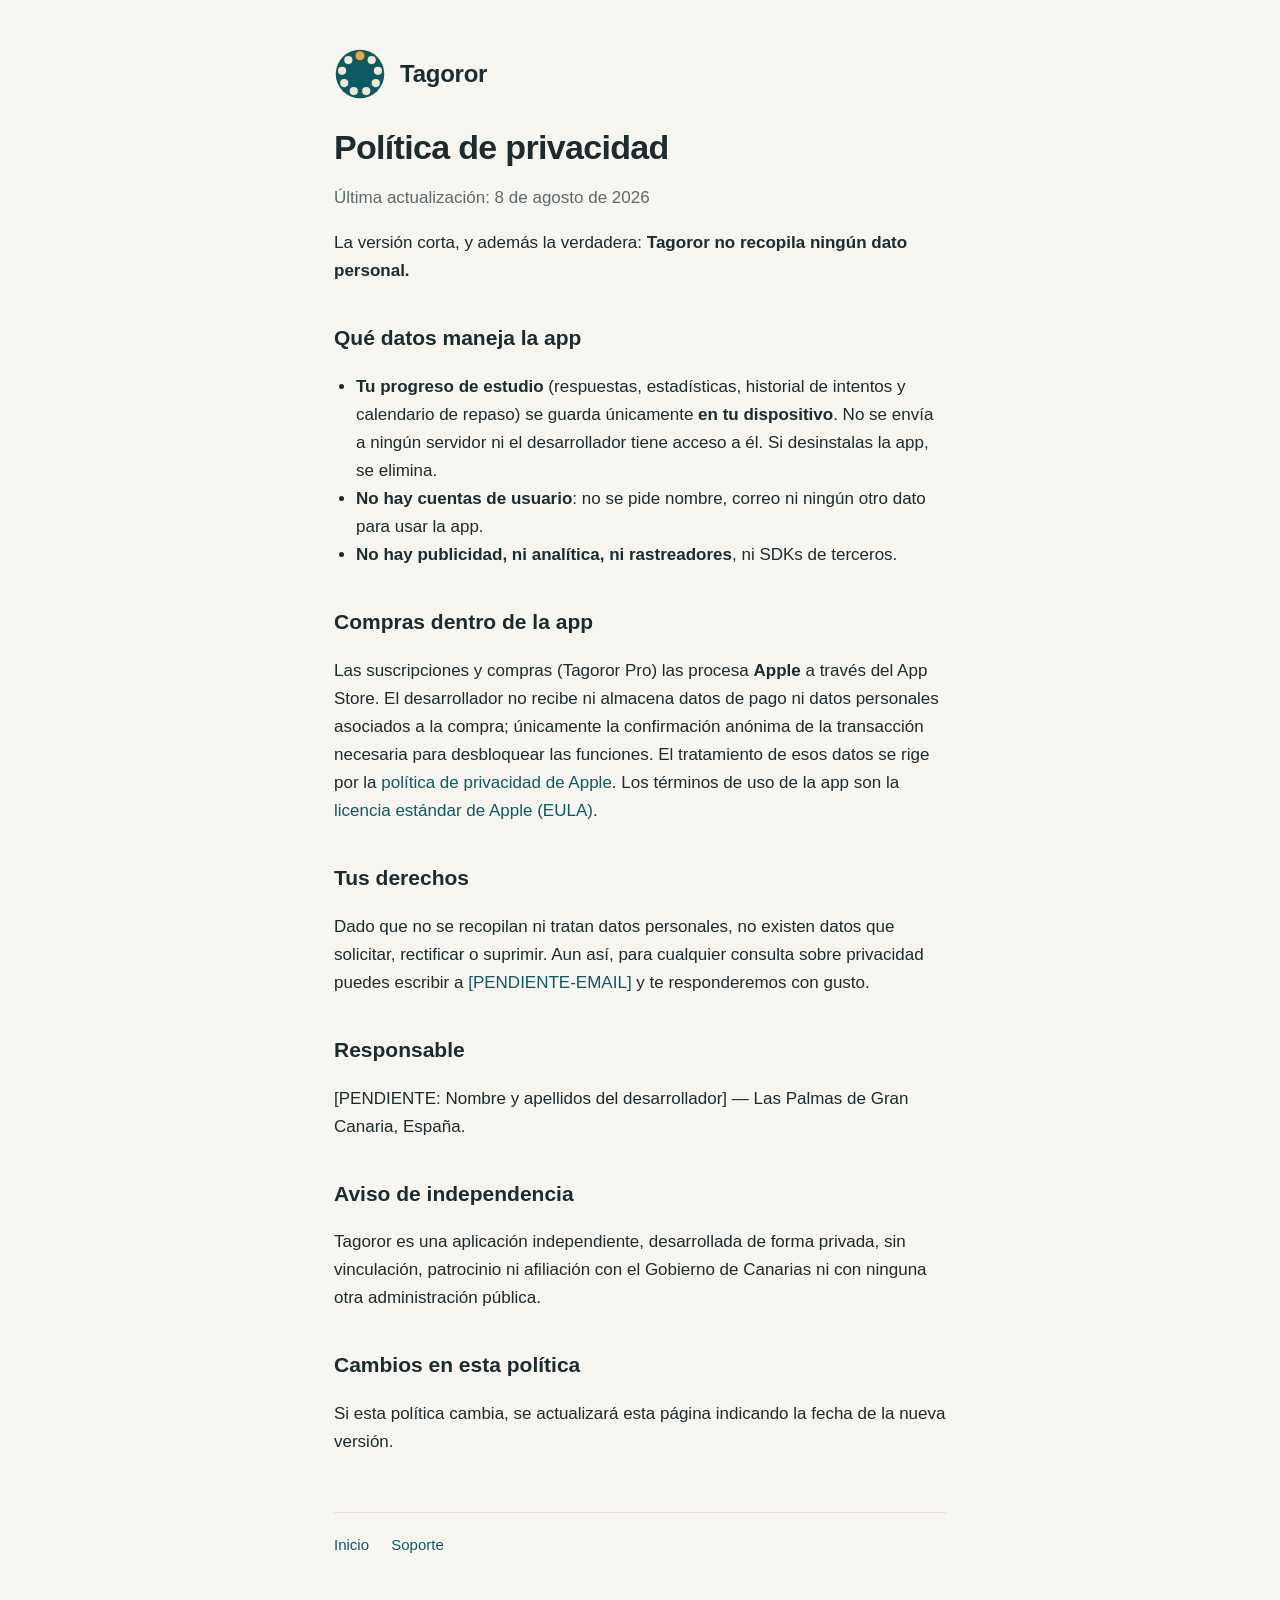
==== privacidad.html @ 021e4463 "added web" ====
<!doctype html>
<html lang="es">
<head>
<meta charset="utf-8">
<meta name="viewport" content="width=device-width, initial-scale=1">
<title>Política de privacidad — Tagoror</title>
<link rel="stylesheet" href="styles.css">
</head>
<body>
<main>
  <header><svg width="52" height="52" viewBox="0 0 120 120" aria-hidden="true"><circle cx="60" cy="60" r="56" fill="#0e5a63"/><g fill="#efe6d3"><circle cx="87" cy="27.8" r="9.5"/><circle cx="101.4" cy="52.7" r="9.5"/><circle cx="96.4" cy="81" r="9.5"/><circle cx="74.4" cy="99.5" r="9.5"/><circle cx="45.6" cy="99.5" r="9.5"/><circle cx="23.6" cy="81" r="9.5"/><circle cx="18.6" cy="52.7" r="9.5"/><circle cx="33" cy="27.8" r="9.5"/></g><circle cx="60" cy="18" r="10.5" fill="#f0a63c"/></svg><span class="name">Tagoror</span></header>
  <h1>Política de privacidad</h1>
  <p class="muted">Última actualización: 8 de agosto de 2026</p>

  <p>La versión corta, y además la verdadera: <strong>Tagoror no recopila ningún dato personal.</strong></p>

  <h2>Qué datos maneja la app</h2>
  <ul>
    <li><strong>Tu progreso de estudio</strong> (respuestas, estadísticas, historial de intentos y calendario de repaso) se guarda únicamente <strong>en tu dispositivo</strong>. No se envía a ningún servidor ni el desarrollador tiene acceso a él. Si desinstalas la app, se elimina.</li>
    <li><strong>No hay cuentas de usuario</strong>: no se pide nombre, correo ni ningún otro dato para usar la app.</li>
    <li><strong>No hay publicidad, ni analítica, ni rastreadores</strong>, ni SDKs de terceros.</li>
  </ul>

  <h2>Compras dentro de la app</h2>
  <p>Las suscripciones y compras (Tagoror Pro) las procesa <strong>Apple</strong> a través del App Store. El desarrollador no recibe ni almacena datos de pago ni datos personales asociados a la compra; únicamente la confirmación anónima de la transacción necesaria para desbloquear las funciones. El tratamiento de esos datos se rige por la <a href="https://www.apple.com/legal/privacy/es/">política de privacidad de Apple</a>. Los términos de uso de la app son la <a href="https://www.apple.com/legal/internet-services/itunes/dev/stdeula/">licencia estándar de Apple (EULA)</a>.</p>

  <h2>Tus derechos</h2>
  <p>Dado que no se recopilan ni tratan datos personales, no existen datos que solicitar, rectificar o suprimir. Aun así, para cualquier consulta sobre privacidad puedes escribir a <a href="mailto:[PENDIENTE-EMAIL]">[PENDIENTE-EMAIL]</a> y te responderemos con gusto.</p>

  <h2>Responsable</h2>
  <p>[PENDIENTE: Nombre y apellidos del desarrollador] — Las Palmas de Gran Canaria, España.</p>

  <h2>Aviso de independencia</h2>
  <p>Tagoror es una aplicación independiente, desarrollada de forma privada, sin vinculación, patrocinio ni afiliación con el Gobierno de Canarias ni con ninguna otra administración pública.</p>

  <h2>Cambios en esta política</h2>
  <p>Si esta política cambia, se actualizará esta página indicando la fecha de la nueva versión.</p>

  <nav class="footer">
    <a href="index.html">Inicio</a>
    <a href="soporte.html">Soporte</a>
  </nav>
</main>
</body>
</html>
---- styles.css ----
:root {
  --bg: #f7f5f0; --card: #ffffff; --text: #1c2b2e; --muted: #5b6b6e;
  --accent: #0e5a63; --accent-soft: #2aa5ad; --amber: #f0a63c; --border: #e4e0d6;
}
@media (prefers-color-scheme: dark) {
  :root {
    --bg: #0b1e24; --card: #12303a; --text: #e8ede9; --muted: #9fb3b0;
    --accent: #35d0c6; --accent-soft: #2aa5ad; --border: #1d4450;
  }
}
* { box-sizing: border-box; }
body {
  margin: 0; background: var(--bg); color: var(--text);
  font: 17px/1.65 -apple-system, BlinkMacSystemFont, "Segoe UI", Roboto, sans-serif;
}
main { max-width: 660px; margin: 0 auto; padding: 48px 24px 80px; }
header { display: flex; align-items: center; gap: 14px; margin-bottom: 8px; }
header svg { flex: none; }
header .name { font-size: 24px; font-weight: 700; letter-spacing: -0.01em; }
h1 { font-size: 34px; letter-spacing: -0.02em; line-height: 1.15; margin: 28px 0 8px; }
h2 { font-size: 21px; margin: 36px 0 8px; }
p, li { color: var(--text); }
.muted { color: var(--muted); }
a { color: var(--accent); text-decoration: none; }
a:hover { text-decoration: underline; }
.card {
  background: var(--card); border: 1px solid var(--border);
  border-radius: 16px; padding: 20px 22px; margin: 18px 0;
}
nav.footer { margin-top: 56px; padding-top: 20px; border-top: 1px solid var(--border); font-size: 15px; }
nav.footer a { margin-right: 18px; }
.badge {
  display: inline-block; background: var(--accent); color: #fff;
  border-radius: 999px; padding: 8px 18px; font-weight: 600; margin-top: 18px;
}
@media (prefers-color-scheme: dark) { .badge { color: #062226; } }
ul { padding-left: 22px; }
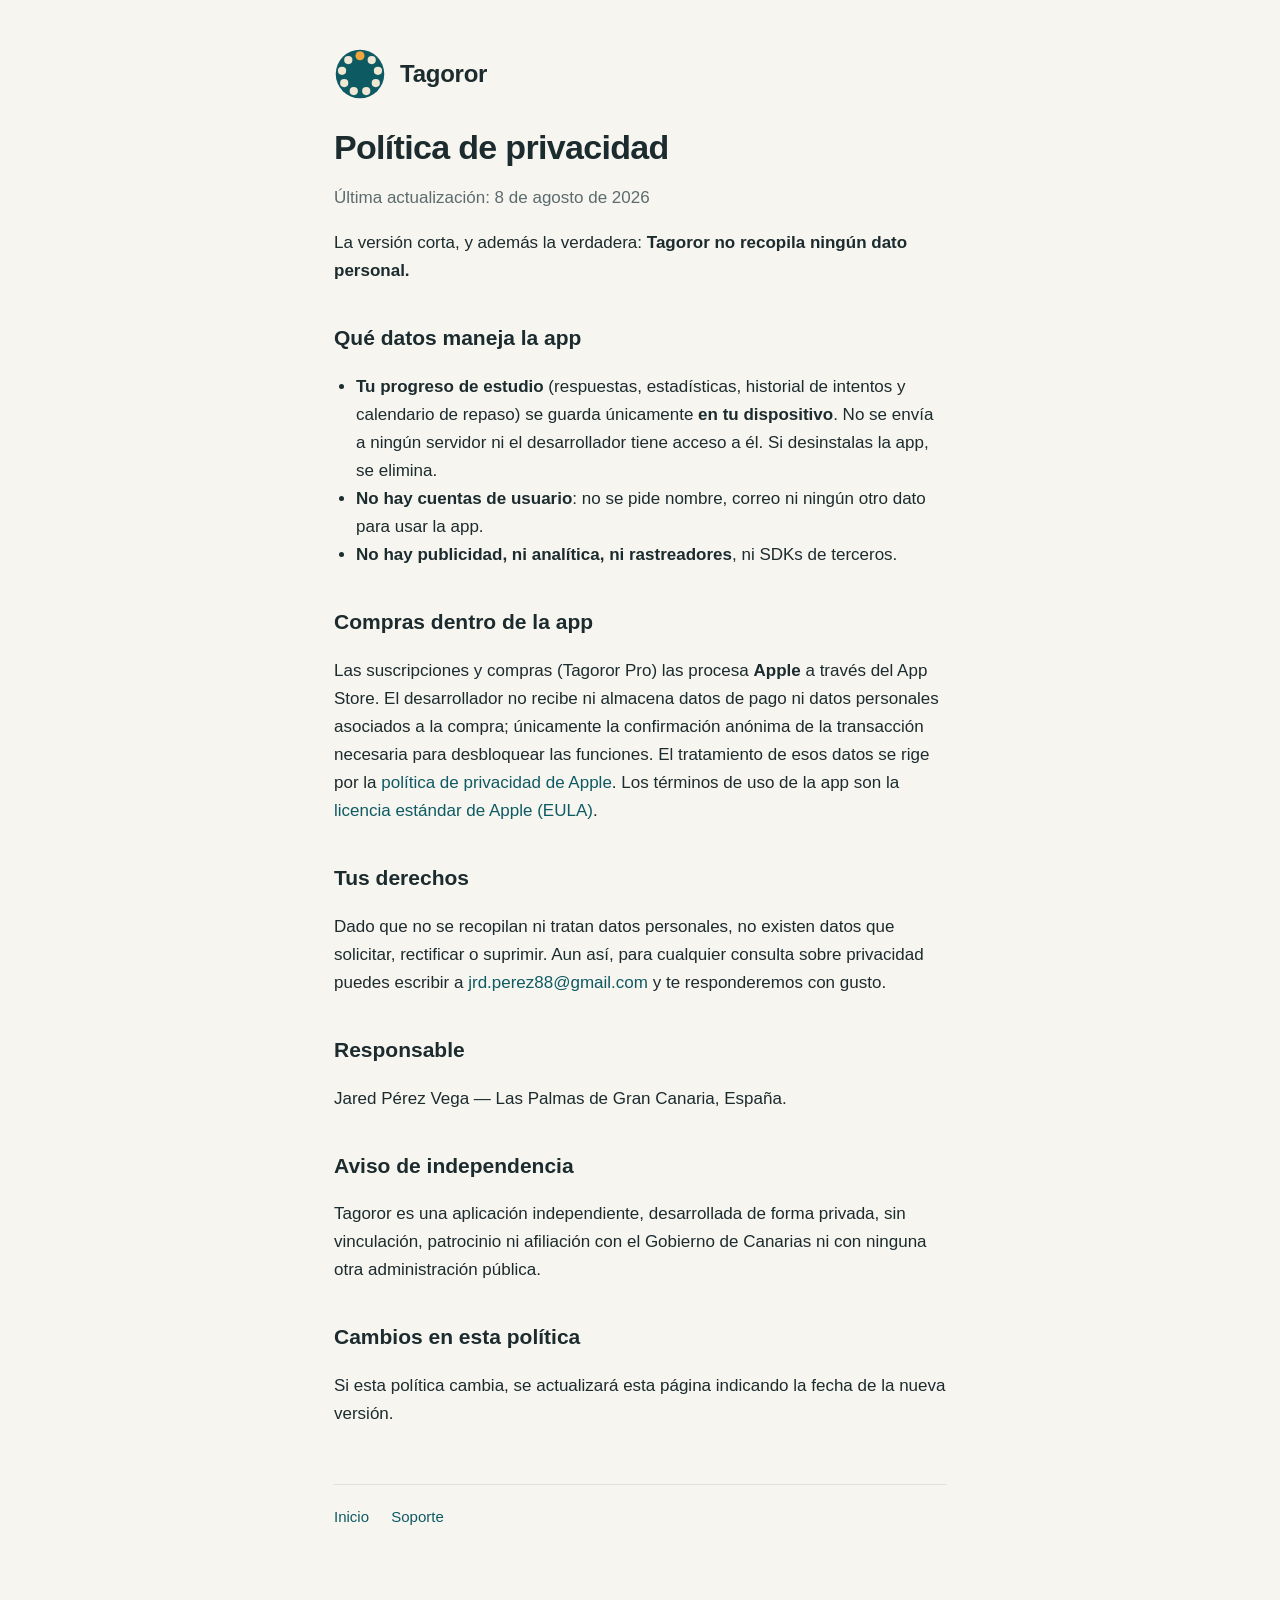
==== commit 0b9b72f0: "fixed web" ====
--- a/privacidad.html
+++ b/privacidad.html
@@ -25,10 +25,10 @@
   <p>Las suscripciones y compras (Tagoror Pro) las procesa <strong>Apple</strong> a través del App Store. El desarrollador no recibe ni almacena datos de pago ni datos personales asociados a la compra; únicamente la confirmación anónima de la transacción necesaria para desbloquear las funciones. El tratamiento de esos datos se rige por la <a href="https://www.apple.com/legal/privacy/es/">política de privacidad de Apple</a>. Los términos de uso de la app son la <a href="https://www.apple.com/legal/internet-services/itunes/dev/stdeula/">licencia estándar de Apple (EULA)</a>.</p>
 
   <h2>Tus derechos</h2>
-  <p>Dado que no se recopilan ni tratan datos personales, no existen datos que solicitar, rectificar o suprimir. Aun así, para cualquier consulta sobre privacidad puedes escribir a <a href="mailto:[PENDIENTE-EMAIL]">[PENDIENTE-EMAIL]</a> y te responderemos con gusto.</p>
+  <p>Dado que no se recopilan ni tratan datos personales, no existen datos que solicitar, rectificar o suprimir. Aun así, para cualquier consulta sobre privacidad puedes escribir a <a href="mailto:jrd.perez88@gmail.com">jrd.perez88@gmail.com</a> y te responderemos con gusto.</p>
 
   <h2>Responsable</h2>
-  <p>[PENDIENTE: Nombre y apellidos del desarrollador] — Las Palmas de Gran Canaria, España.</p>
+  <p>Jared Pérez Vega — Las Palmas de Gran Canaria, España.</p>
 
   <h2>Aviso de independencia</h2>
   <p>Tagoror es una aplicación independiente, desarrollada de forma privada, sin vinculación, patrocinio ni afiliación con el Gobierno de Canarias ni con ninguna otra administración pública.</p>
